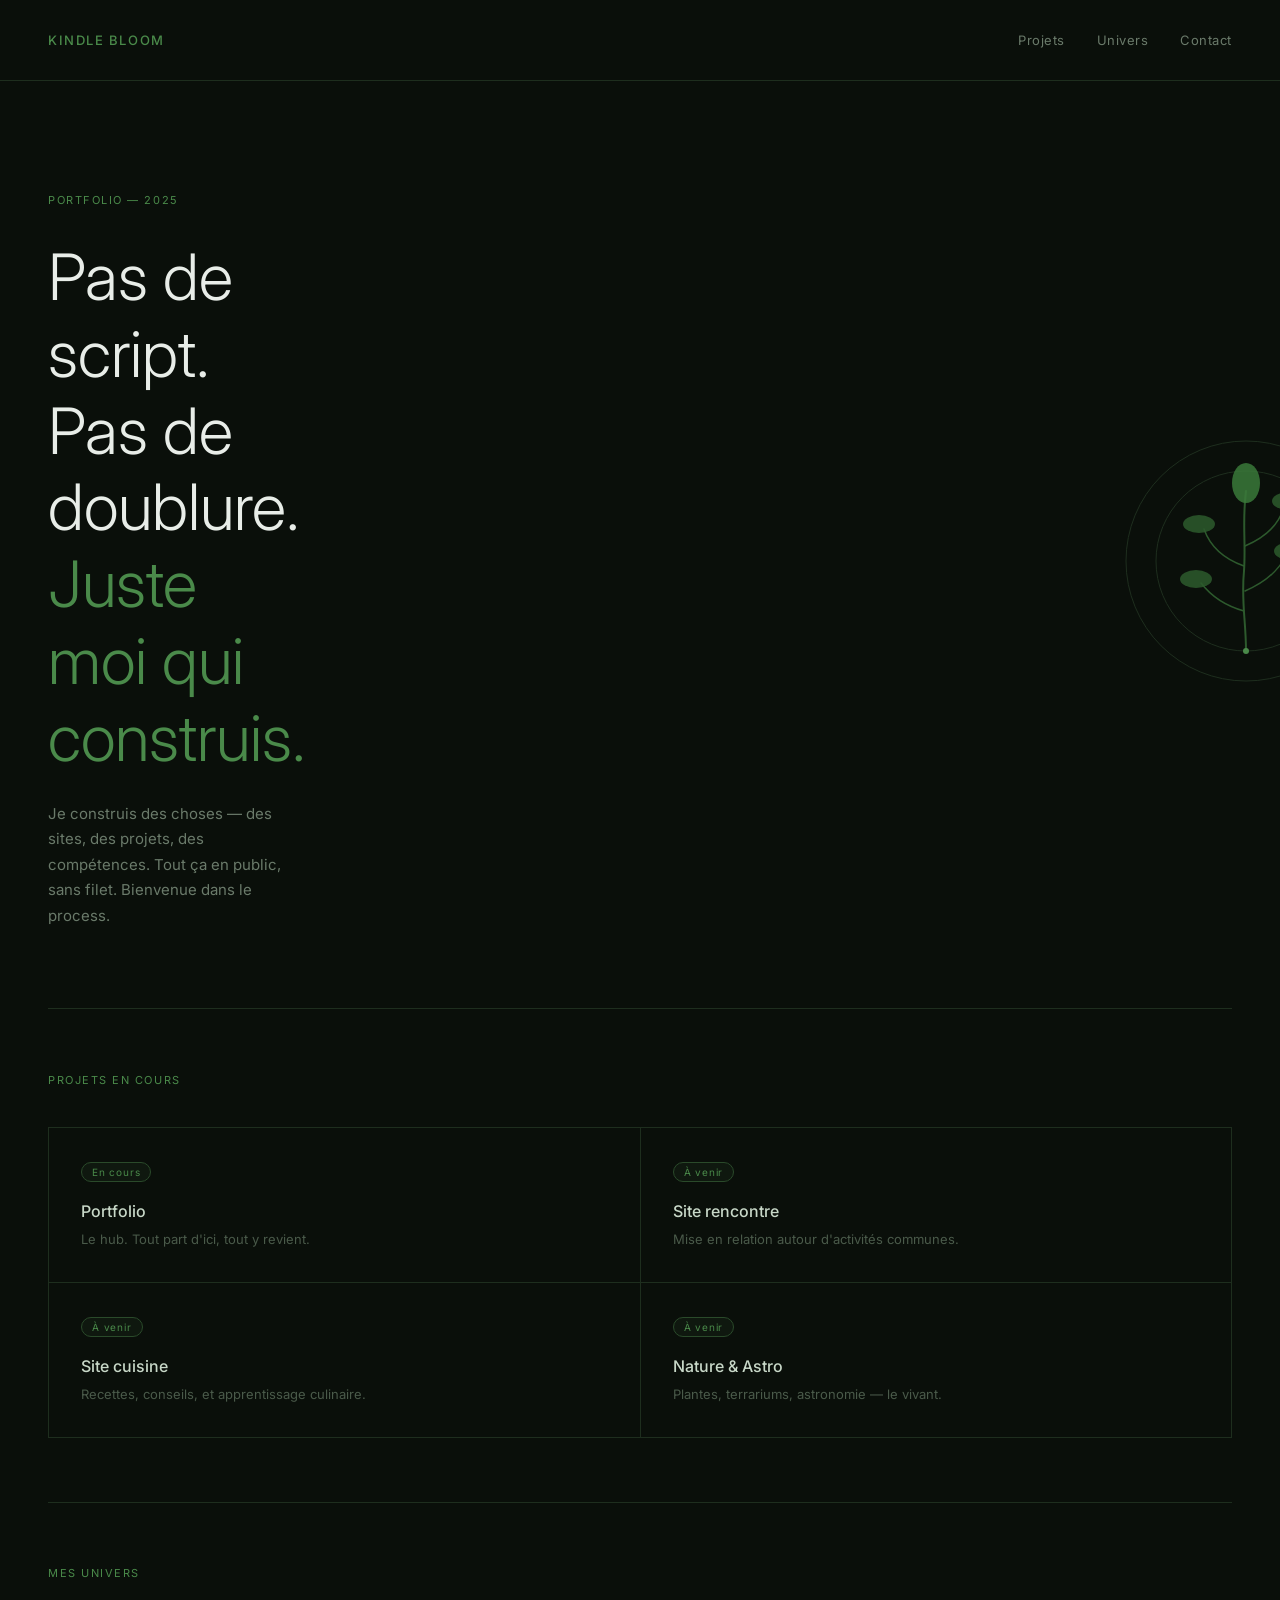
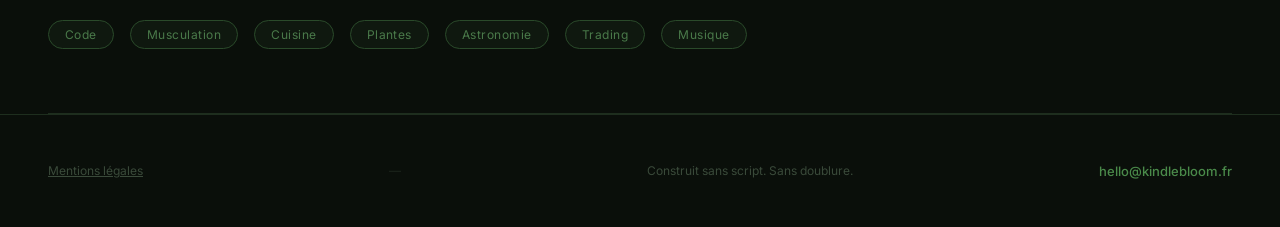
==== index.html @ 15b1489d "Liaison entre local / github" ====
<!DOCTYPE html>
<html lang="fr">
<head>
  <meta charset="UTF-8" />
  <meta name="viewport" content="width=device-width, initial-scale=1.0" />
  <title>Kindle Bloom - Portfolio</title>
  <link rel="preconnect" href="https://fonts.googleapis.com" />
  <link href="https://fonts.googleapis.com/css2?family=Inter:wght@300;400;500&display=swap" rel="stylesheet" />
  <link rel="stylesheet" href="style.css" />
</head>
<body>

  <nav class="nav">
    <span class="nav-logo">Kindle Bloom</span>
    <div class="nav-links">
      <a href="#projets">Projets</a>
      <a href="#univers">Univers</a>
      <a href="contact.html">Contact</a>
    </div>
  </nav>

  <section class="hero">
    <div class="hero-left">
      <div class="hero-tag">Portfolio — 2025</div>
      <h1 class="hero-title">
        Pas de script.<br>
        Pas de doublure.<br>
        <em>Juste moi qui construis.</em>
      </h1>
      <p class="hero-sub">Je construis des choses — des sites, des projets, des compétences. Tout ça en public, sans filet. Bienvenue dans le process.</p>
    </div>

    <div class="hero-right">
      <svg class="plant breathe" viewBox="0 0 280 280" xmlns="http://www.w3.org/2000/svg">
        <circle class="circle-root" cx="140" cy="140" r="120"/>
        <circle class="circle-root" cx="140" cy="140" r="90"/>
        <path class="stem" d="M140 230 C140 200 135 180 138 150 C140 120 136 100 140 70"/>
        <path class="branch b1" d="M138 190 C120 185 105 175 95 162"/>
        <path class="branch b2" d="M139 170 C158 162 172 150 180 135"/>
        <path class="branch b3" d="M138 145 C118 138 104 125 98 108"/>
        <path class="branch b4" d="M139 125 C160 116 174 102 178 85"/>
        <ellipse class="leaf l1" cx="90" cy="158" rx="16" ry="9" transform="rotate(-35 90 158)"/>
        <ellipse class="leaf l2" cx="184" cy="130" rx="16" ry="9" transform="rotate(25 184 130)"/>
        <ellipse class="leaf l3" cx="93" cy="103" rx="16" ry="9" transform="rotate(-40 93 103)"/>
        <ellipse class="leaf l4" cx="182" cy="80" rx="16" ry="9" transform="rotate(20 182 80)"/>
        <ellipse class="leaf l5" cx="140" cy="62" rx="14" ry="20" transform="rotate(0 140 62)"/>
        <circle class="dot" cx="140" cy="230" r="3"/>
      </svg>
    </div>
  </section>

  <div class="divider"></div>

  <section class="section" id="projets">
    <div class="section-label">Projets en cours</div>
    <div class="projects">
      <div class="project-card">
        <span class="project-status">En cours</span>
        <div class="project-name">Portfolio</div>
        <div class="project-desc">Le hub. Tout part d'ici, tout y revient.</div>
      </div>
      <div class="project-card">
        <span class="project-status">À venir</span>
        <div class="project-name">Site rencontre</div>
        <div class="project-desc">Mise en relation autour d'activités communes.</div>
      </div>
      <div class="project-card">
        <span class="project-status">À venir</span>
        <div class="project-name">Site cuisine</div>
        <div class="project-desc">Recettes, conseils, et apprentissage culinaire.</div>
      </div>
      <div class="project-card">
        <span class="project-status">À venir</span>
        <div class="project-name">Nature & Astro</div>
        <div class="project-desc">Plantes, terrariums, astronomie — le vivant.</div>
      </div>
    </div>
  </section>

  <div class="divider"></div>

  <section class="section" id="univers">
    <div class="section-label">Mes univers</div>
    <div class="univers">
      <span class="tag">Code</span>
      <span class="tag">Musculation</span>
      <span class="tag">Cuisine</span>
      <span class="tag">Plantes</span>
      <span class="tag">Astronomie</span>
      <span class="tag">Trading</span>
      <span class="tag">Musique</span>
    </div>
  </section>

  <div class="divider"></div>

  <footer class="footer">
    <a href="mentions-legales.html" class="footer-text">Mentions légales</a>
    <span class="footer-text" style="opacity: 0.4;">—</span>
    <span class="footer-text">Construit sans script. Sans doublure.</span>
    <a href="mailto:hello@kindlebloom.fr" class="footer-contact">hello@kindlebloom.fr</a>
  </footer>

</body>
</html>
---- style.css ----
* {
    box-sizing: border-box;
    margin: 0;
    padding: 0;
  }
  
  body {
    font-family: 'Inter', sans-serif;
    background: #0a0f0a;
    color: #e8ede8;
    min-height: 100vh;
  }
  
  /* NAV */
  .nav {
    display: flex;
    justify-content: space-between;
    align-items: center;
    padding: 2rem 3rem;
    border-bottom: 0.5px solid #1e2e1e;
  }
  
  .nav-logo {
    font-size: 13px;
    color: #4a8a4a;
    letter-spacing: 0.12em;
    text-transform: uppercase;
    font-weight: 500;
  }
  
  .nav-links {
    display: flex;
    gap: 2rem;
  }
  
  .nav-links a {
    font-size: 13px;
    color: #6a7a6a;
    text-decoration: none;
    letter-spacing: 0.04em;
    transition: color 0.2s;
  }
  
  .nav-links a:hover {
    color: #4a8a4a;
  }
  
  /* HERO */
  .hero {
    display: flex;
    align-items: center;
    justify-content: flex-start;
    padding: 7rem 3rem 5rem;
    gap: 50rem;
  }
  
  .hero-left {
    max-width: 480px;
  }
  
  .hero-tag {
    font-size: 11px;
    color: #4a8a4a;
    letter-spacing: 0.14em;
    text-transform: uppercase;
    margin-bottom: 2rem;
  }
  
  .hero-title {
    font-size: 64px;
    font-weight: 300;
    line-height: 1.2;
    color: #e8ede8;
    margin-bottom: 1.5rem;
  }
  
  .hero-title em {
    font-style: normal;
    color: #4a8a4a;
  }
  
  .hero-sub {
    font-size: 15px;
    color: #6a7a6a;
    line-height: 1.7;
    max-width: 480px;
  }
  
  .hero-right {
    flex-shrink: 0;
    width: 280px;
    height: 280px;
    display: flex;
    align-items: center;
    justify-content: center;
  }
  
  /* PLANTE SVG */
  .plant {
    width: 280px;
    height: 280px;
    overflow: visible;
  }
  
  .stem {
    stroke: #2d5a2d;
    stroke-width: 2;
    fill: none;
    stroke-linecap: round;
    stroke-dasharray: 300;
    stroke-dashoffset: 300;
    animation: grow-stem 2s ease-out forwards;
  }
  
  .branch {
    stroke: #2d5a2d;
    stroke-width: 1.5;
    fill: none;
    stroke-linecap: round;
    stroke-dasharray: 80;
    stroke-dashoffset: 80;
  }
  
  .b1 { animation: grow-stem 0.6s ease-out 1.2s forwards; }
  .b2 { animation: grow-stem 0.6s ease-out 1.5s forwards; }
  .b3 { animation: grow-stem 0.6s ease-out 1.8s forwards; }
  .b4 { animation: grow-stem 0.6s ease-out 2.1s forwards; }
  
  .leaf {
    fill: #2d5a2d;
    opacity: 0;
    transform-origin: center;
  }
  
  .l1 { animation: bloom 0.8s ease-out 1.6s forwards; }
  .l2 { animation: bloom 0.8s ease-out 1.9s forwards; }
  .l3 { animation: bloom 0.8s ease-out 2.2s forwards; }
  .l4 { animation: bloom 0.8s ease-out 2.5s forwards; }
  .l5 { animation: bloom 1s ease-out 2.8s forwards; fill: #3a7a3a; }
  
  .circle-root {
    fill: none;
    stroke: #1e2e1e;
    stroke-width: 1;
    opacity: 0;
    animation: fadein 1s ease-out 0.2s forwards;
  }
  
  .dot {
    fill: #4a8a4a;
    opacity: 0;
    animation: fadein 0.5s ease-out 3s forwards;
  }
  
  .breathe {
    animation: breathe 4s ease-in-out 3.5s infinite;
    transform-origin: 140px 140px;
  }
  
  /* CONTACT */
  .contact-form {
    max-width: 520px;
    display: flex;
    flex-direction: column;
    gap: 1.5rem;
  }
  
  .form-group {
    display: flex;
    flex-direction: column;
    gap: 0.5rem;
  }
  
  .form-group label {
    font-size: 12px;
    color: #4a8a4a;
    letter-spacing: 0.1em;
    text-transform: uppercase;
  }
  
  .form-group input,
  .form-group textarea {
    background: #0f160f;
    border: 0.5px solid #2a4a2a;
    border-radius: 8px;
    padding: 14px 16px;
    font-size: 15px;
    color: #e8ede8;
    font-family: 'Inter', sans-serif;
    outline: none;
    transition: border-color 0.2s;
    resize: none;
  }
  
  .form-group input:focus,
  .form-group textarea:focus {
    border-color: #4a8a4a;
  }
  
  .form-group input::placeholder,
  .form-group textarea::placeholder {
    color: #3a4a3a;
  }
  
  .submit-btn {
    display: inline-block;
    padding: 14px 28px;
    background: transparent;
    border: 0.5px solid #4a8a4a;
    border-radius: 8px;
    color: #4a8a4a;
    font-size: 14px;
    font-family: 'Inter', sans-serif;
    letter-spacing: 0.06em;
    cursor: pointer;
    transition: background 0.2s, color 0.2s;
    align-self: flex-start;
  }
  
  .submit-btn:hover {
    background: #4a8a4a;
    color: #0a0f0a;
  }
  
  @keyframes grow-stem {
    to { stroke-dashoffset: 0; }
  }
  
  @keyframes bloom {
    0% { opacity: 0; transform: scale(0); }
    60% { opacity: 1; transform: scale(1.1); }
    100% { opacity: 0.85; transform: scale(1); }
  }
  
  @keyframes fadein {
    to { opacity: 1; }
  }
  
  @keyframes breathe {
    0%, 100% { transform: scale(1); }
    50% { transform: scale(1.03); }
  }
  
  /* DIVIDER */
  .divider {
    height: 0.5px;
    background: #1e2e1e;
    margin: 0 3rem;
  }
  
  /* SECTIONS */
  .section {
    padding: 4rem 3rem;
  }
  
  .section-label {
    font-size: 11px;
    color: #4a8a4a;
    letter-spacing: 0.14em;
    text-transform: uppercase;
    margin-bottom: 2.5rem;
  }
  
  /* PROJETS */
  .projects {
    display: grid;
    grid-template-columns: repeat(2, 1fr);
    gap: 1px;
    background: #1e2e1e;
    border: 0.5px solid #1e2e1e;
  }
  
  .project-card {
    background: #0a0f0a;
    padding: 2rem;
    transition: background 0.2s;
  }
  
  .project-card:hover {
    background: #0f160f;
  }
  
  .project-status {
    display: inline-block;
    font-size: 10px;
    color: #4a8a4a;
    border: 0.5px solid #2a4a2a;
    padding: 3px 10px;
    border-radius: 20px;
    margin-bottom: 1.2rem;
    letter-spacing: 0.08em;
    background: #0f180f;
  }
  
  .project-name {
    font-size: 16px;
    font-weight: 500;
    color: #c8d8c8;
    margin-bottom: 0.5rem;
  }
  
  .project-desc {
    font-size: 13px;
    color: #4a5a4a;
    line-height: 1.6;
  }
  
  /* UNIVERS */
  .univers {
    display: flex;
    gap: 1rem;
    flex-wrap: wrap;
  }
  
  .tag {
    font-size: 12px;
    color: #4a7a4a;
    border: 0.5px solid #2a4a2a;
    padding: 6px 16px;
    border-radius: 20px;
    letter-spacing: 0.04em;
    background: #0f180f;
  }
  
  /* FOOTER */
  .footer {
    padding: 3rem;
    border-top: 0.5px solid #1e2e1e;
    display: flex;
    justify-content: space-between;
    align-items: center;
  }
  
  .footer-text {
    font-size: 12px;
    color: #3a4a3a;
  }
  
  .footer-contact {
    font-size: 13px;
    color: #4a8a4a;
    text-decoration: none;
    font-weight: 500;
  }

  /* MENTIONS LÉGALES */
.legal-block {
  margin-bottom: 2.5rem;
}

.legal-title {
  font-size: 13px;
  font-weight: 500;
  color: #4a8a4a;
  letter-spacing: 0.08em;
  text-transform: uppercase;
  margin-bottom: 0.75rem;
}

.legal-text {
  font-size: 14px;
  color: #6a7a6a;
  line-height: 1.8;
  margin-bottom: 0.5rem;
}
  
  /* RESPONSIVE */
  @media (max-width: 768px) {
    .nav {
      padding: 1.5rem;
    }
  
    .nav-links {
      gap: 1.2rem;
    }
  
    .hero {
      padding: 4rem 1.5rem 3rem;
    }
  
    .hero-title {
      font-size: 28px;
    }
  
    .hero-right {
      display: none;
    }
  
    .section {
      padding: 3rem 1.5rem;
    }
  
    .divider {
      margin: 0 1.5rem;
    }
  
    .projects {
      grid-template-columns: 1fr;
    }
  
    .footer {
      padding: 2rem 1.5rem;
      flex-direction: column;
      gap: 1rem;
      align-items: flex-start;
    }
  }
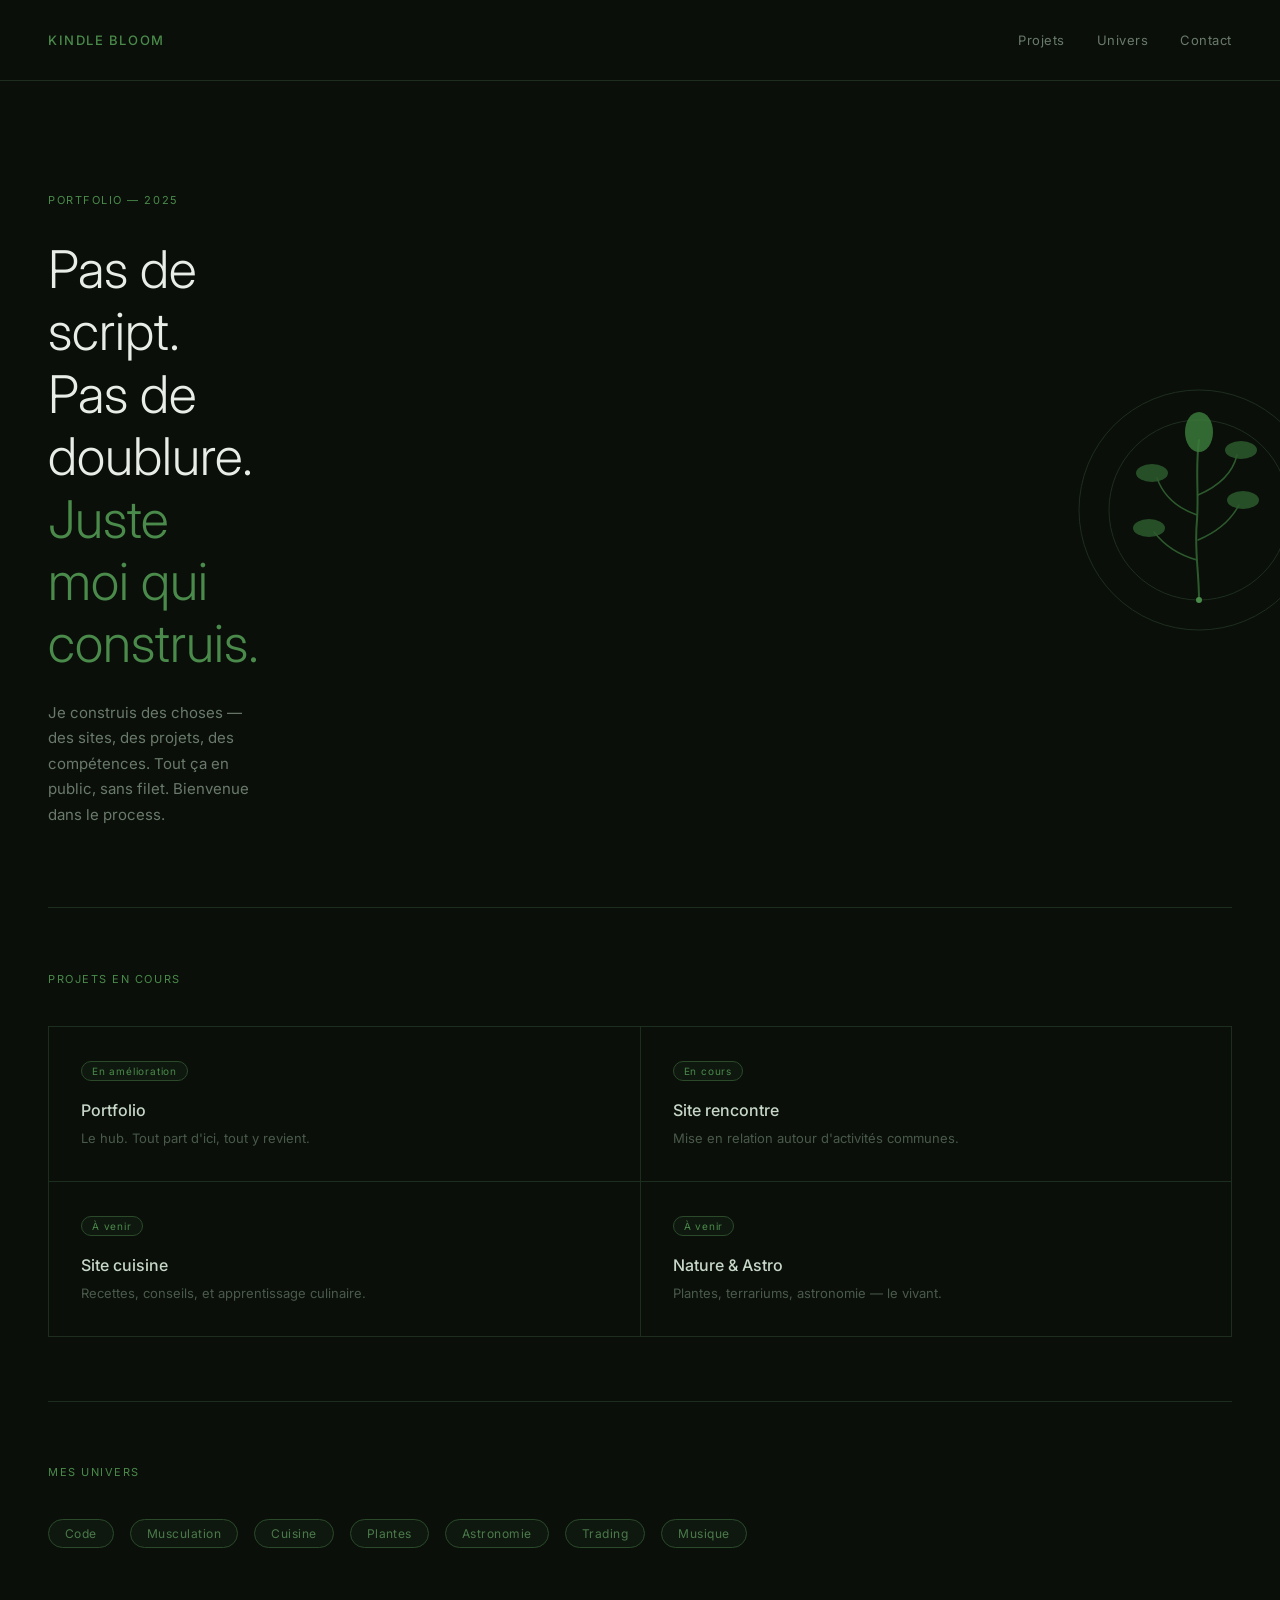
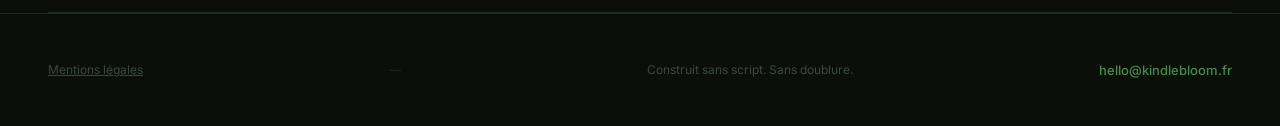
==== commit a6335369: "Update index.html" ====
--- a/index.html
+++ b/index.html
@@ -55,12 +55,12 @@
     <div class="section-label">Projets en cours</div>
     <div class="projects">
       <div class="project-card">
-        <span class="project-status">En cours</span>
+        <span class="project-status">En amélioration</span>
         <div class="project-name">Portfolio</div>
         <div class="project-desc">Le hub. Tout part d'ici, tout y revient.</div>
       </div>
       <div class="project-card">
-        <span class="project-status">À venir</span>
+        <span class="project-status">En cours</span>
         <div class="project-name">Site rencontre</div>
         <div class="project-desc">Mise en relation autour d'activités communes.</div>
       </div>
@@ -102,4 +102,4 @@
   </footer>
 
 </body>
-</html>+</html>
--- a/style.css
+++ b/style.css
@@ -55,7 +55,7 @@
   }
   
   .hero-left {
-    max-width: 480px;
+    max-width: 720px;
   }
   
   .hero-tag {
@@ -67,7 +67,7 @@
   }
   
   .hero-title {
-    font-size: 64px;
+    font-size: 52px;
     font-weight: 300;
     line-height: 1.2;
     color: #e8ede8;
